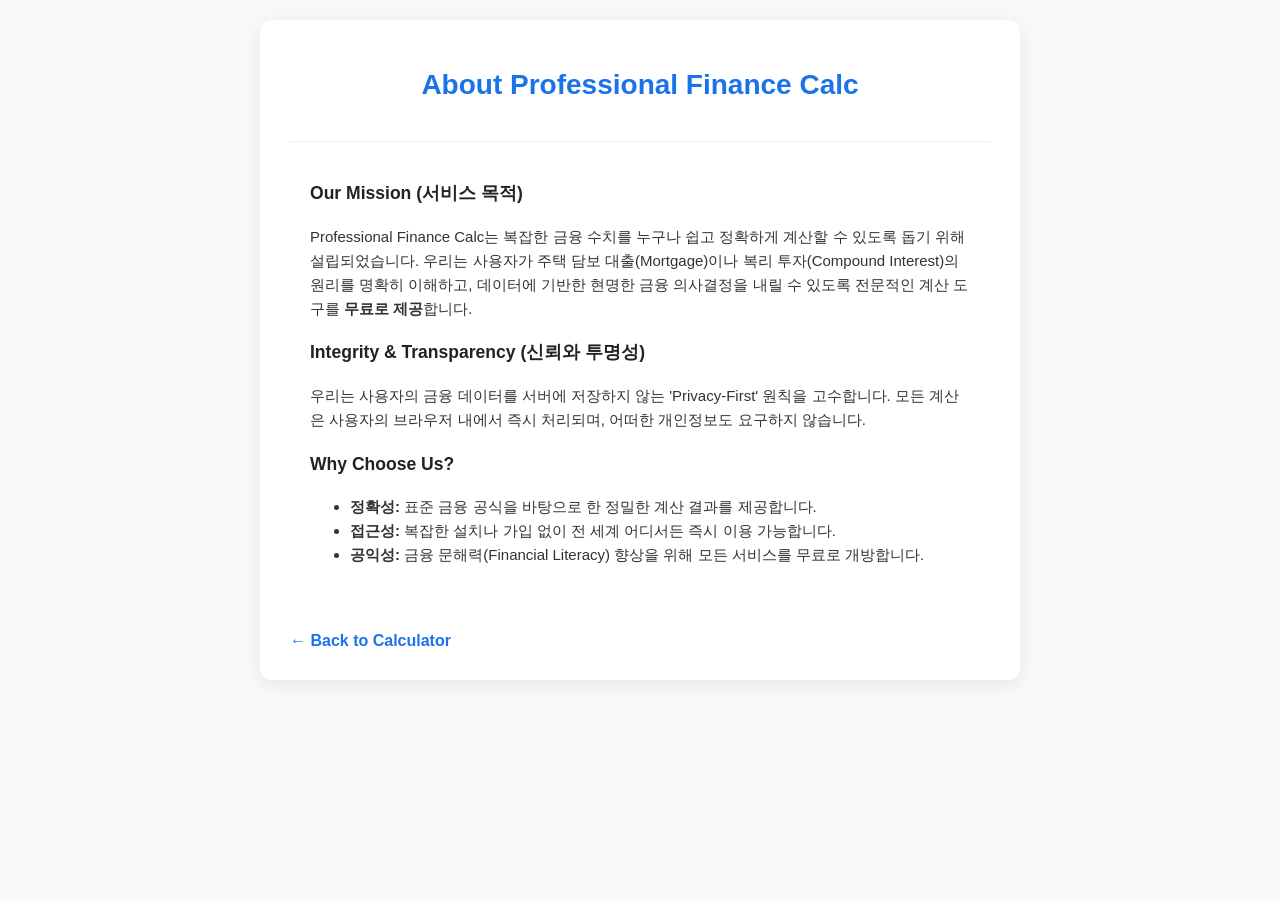
==== about.html @ e6dfd9ea "Create about.html" ====
<!DOCTYPE html>
<html lang="ko">
<head>
    <meta charset="UTF-8">
    <meta name="viewport" content="width=device-width, initial-scale=1.0">
    <title>About Us | Professional Finance Calc</title>
    <link rel="stylesheet" href="style.css">
</head>
<body>
    <div class="container">
        <h1>About Professional Finance Calc</h1>
        
        <section class="info-section" style="text-align: left;">
            <h3> Our Mission (서비스 목적)</h3>
            <p>
                Professional Finance Calc는 복잡한 금융 수치를 누구나 쉽고 정확하게 계산할 수 있도록 돕기 위해 설립되었습니다. 
                우리는 사용자가 주택 담보 대출(Mortgage)이나 복리 투자(Compound Interest)의 원리를 명확히 이해하고, 
                데이터에 기반한 현명한 금융 의사결정을 내릴 수 있도록 전문적인 계산 도구를 <strong>무료로 제공</strong>합니다.
            </p>

            <h3> Integrity & Transparency (신뢰와 투명성)</h3>
            <p>
                우리는 사용자의 금융 데이터를 서버에 저장하지 않는 'Privacy-First' 원칙을 고수합니다. 
                모든 계산은 사용자의 브라우저 내에서 즉시 처리되며, 어떠한 개인정보도 요구하지 않습니다.
            </p>

            <h3> Why Choose Us?</h3>
            <ul>
                <li><strong>정확성:</strong> 표준 금융 공식을 바탕으로 한 정밀한 계산 결과를 제공합니다.</li>
                <li><strong>접근성:</strong> 복잡한 설치나 가입 없이 전 세계 어디서든 즉시 이용 가능합니다.</li>
                <li><strong>공익성:</strong> 금융 문해력(Financial Literacy) 향상을 위해 모든 서비스를 무료로 개방합니다.</li>
            </ul>
        </section>

        <footer style="margin-top: 30px;">
            <a href="index.html" style="color: #1a73e8; text-decoration: none; font-weight: bold;">← Back to Calculator</a>
        </footer>
    </div>
</body>
</html>
---- style.css ----
body { font-family: 'Segoe UI', Roboto, sans-serif; background-color: #f8f9fa; color: #333; margin: 0; padding: 20px; }
.container { max-width: 700px; margin: 0 auto; background: #fff; padding: 30px; border-radius: 12px; box-shadow: 0 4px 20px rgba(0,0,0,0.08); }
h1 { color: #1a73e8; text-align: center; font-size: 28px; }
h2 { font-size: 20px; color: #444; border-left: 5px solid #1a73e8; padding-left: 10px; margin-top: 30px; }
.input-group { margin-bottom: 15px; text-align: left; }
label { display: block; font-size: 14px; font-weight: 600; margin-bottom: 5px; color: #666; }
input { width: 100%; padding: 12px; border: 1px solid #ddd; border-radius: 6px; box-sizing: border-box; font-size: 16px; }
button { width: 100%; padding: 15px; background: #1a73e8; color: white; border: none; border-radius: 6px; font-size: 16px; font-weight: bold; cursor: pointer; margin-top: 10px; }
button:hover { background: #1557b0; }
.result-text { margin-top: 20px; padding: 15px; background: #e8f0fe; border-radius: 6px; font-size: 18px; color: #1967d2; text-align: center; }
.info-section { margin-top: 40px; padding: 20px; background: #fff; border-top: 1px solid #eee; font-size: 15px; line-height: 1.6; }
.info-section h3 { color: #222; }
.ad-slot { margin-top: 30px; border: 1px dashed #ccc; padding: 40px; text-align: center; color: #999; border-radius: 8px; }
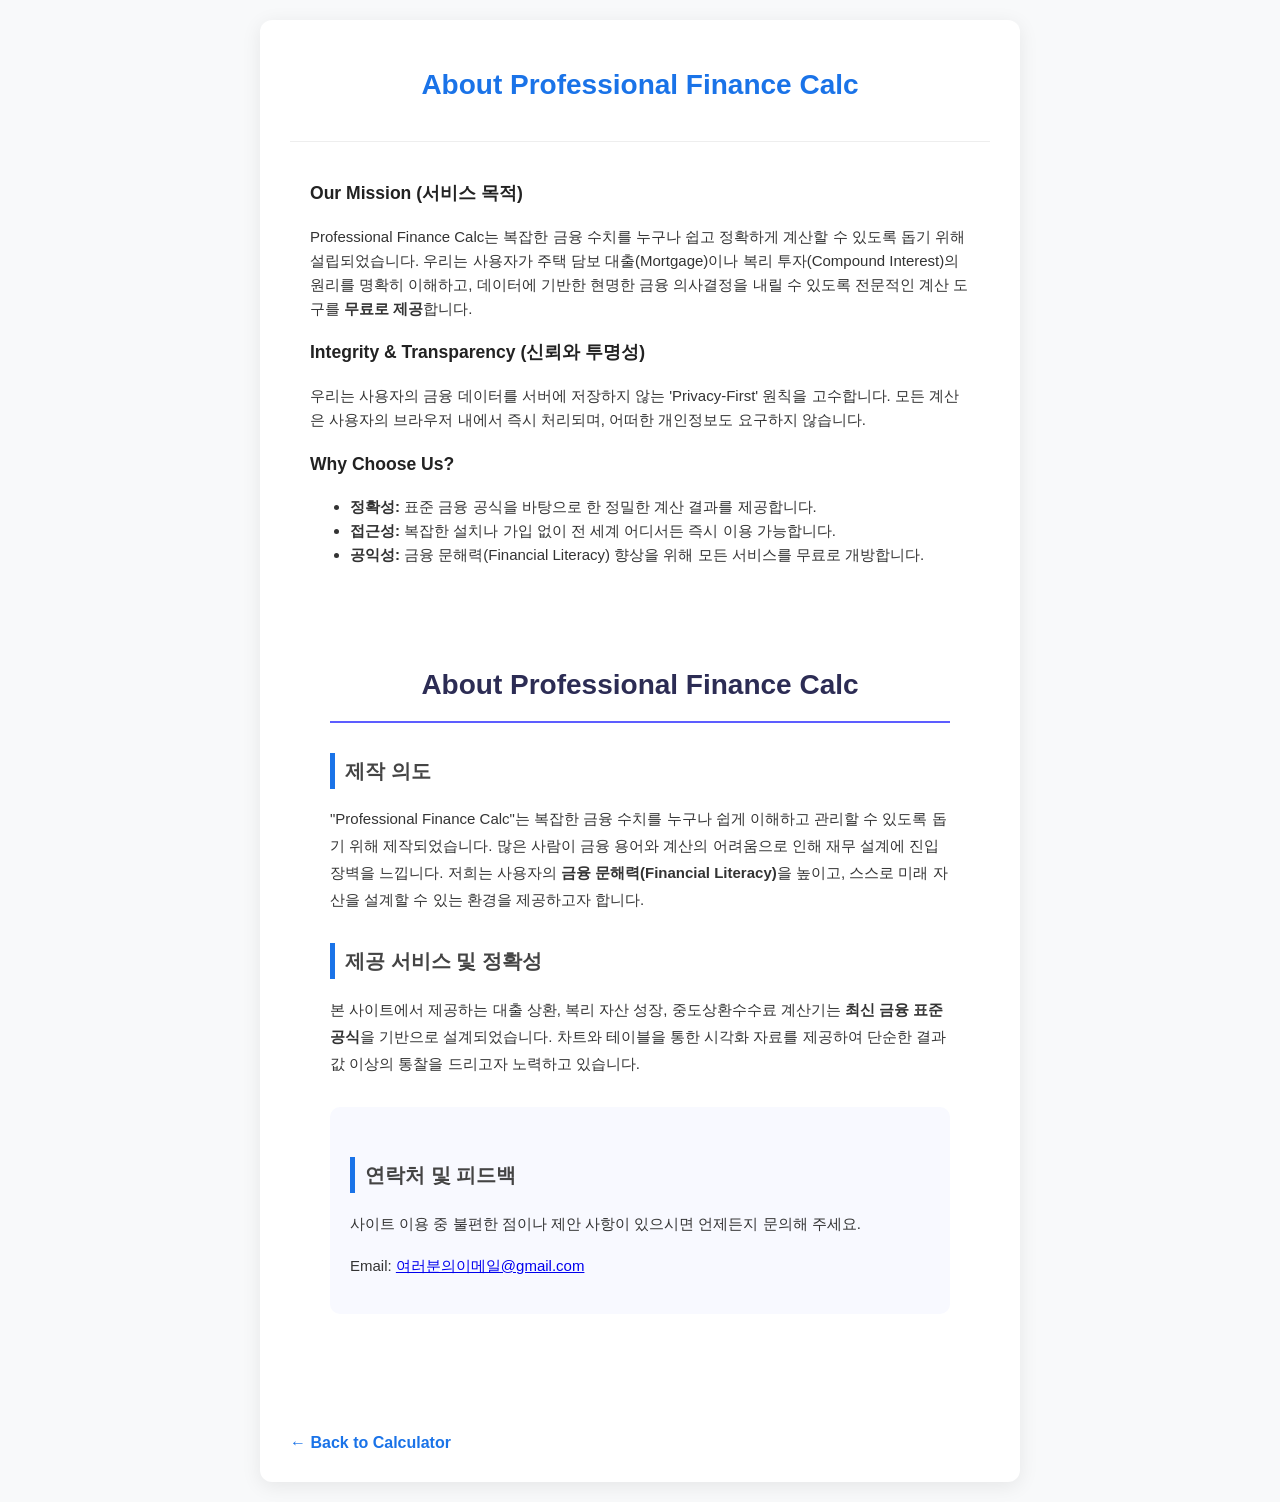
==== commit 73e0008d: "Update about.html" ====
--- a/about.html
+++ b/about.html
@@ -30,6 +30,33 @@
                 <li><strong>접근성:</strong> 복잡한 설치나 가입 없이 전 세계 어디서든 즉시 이용 가능합니다.</li>
                 <li><strong>공익성:</strong> 금융 문해력(Financial Literacy) 향상을 위해 모든 서비스를 무료로 개방합니다.</li>
             </ul>
+
+            <main style="max-width: 800px; margin: 50px auto; padding: 20px; line-height: 1.8;">
+    <h1 style="color: #2c2c54; border-bottom: 2px solid #5d5dff; padding-bottom: 10px;">About Professional Finance Calc</h1>
+    
+    <section style="margin-top: 30px;">
+        <h2>제작 의도</h2>
+        <p>
+            "Professional Finance Calc"는 복잡한 금융 수치를 누구나 쉽게 이해하고 관리할 수 있도록 돕기 위해 제작되었습니다. 
+            많은 사람이 금융 용어와 계산의 어려움으로 인해 재무 설계에 진입 장벽을 느낍니다. 
+            저희는 사용자의 <strong>금융 문해력(Financial Literacy)</strong>을 높이고, 스스로 미래 자산을 설계할 수 있는 환경을 제공하고자 합니다.
+        </p>
+    </section>
+
+    <section style="margin-top: 30px;">
+        <h2>제공 서비스 및 정확성</h2>
+        <p>
+            본 사이트에서 제공하는 대출 상환, 복리 자산 성장, 중도상환수수료 계산기는 <strong>최신 금융 표준 공식</strong>을 기반으로 설계되었습니다. 
+            차트와 테이블을 통한 시각화 자료를 제공하여 단순한 결과값 이상의 통찰을 드리고자 노력하고 있습니다.
+        </p>
+    </section>
+
+    <section style="margin-top: 30px; background: #f8f9ff; padding: 20px; border-radius: 10px;">
+        <h2>연락처 및 피드백</h2>
+        <p>사이트 이용 중 불편한 점이나 제안 사항이 있으시면 언제든지 문의해 주세요.</p>
+        <p>Email: <a href="mailto:여러분의이메일@gmail.com">여러분의이메일@gmail.com</a></p>
+    </section>
+</main>
         </section>
 
         <footer style="margin-top: 30px;">
--- a/style.css
+++ b/style.css
@@ -11,3 +11,19 @@
 .info-section { margin-top: 40px; padding: 20px; background: #fff; border-top: 1px solid #eee; font-size: 15px; line-height: 1.6; }
 .info-section h3 { color: #222; }
 .ad-slot { margin-top: 30px; border: 1px dashed #ccc; padding: 40px; text-align: center; color: #999; border-radius: 8px; }
+/* 결과 텍스트 강조 스타일 */
+.highlight {
+    color: #5d5dff !important;
+    font-size: 1.2rem;
+    font-weight: bold;
+}
+
+.result-text {
+    margin-top: 15px;
+    padding: 15px;
+    background-color: #f8f9ff;
+    border-radius: 8px;
+    text-align: center;
+    min-height: 1.5em;
+    color: #333;
+}
